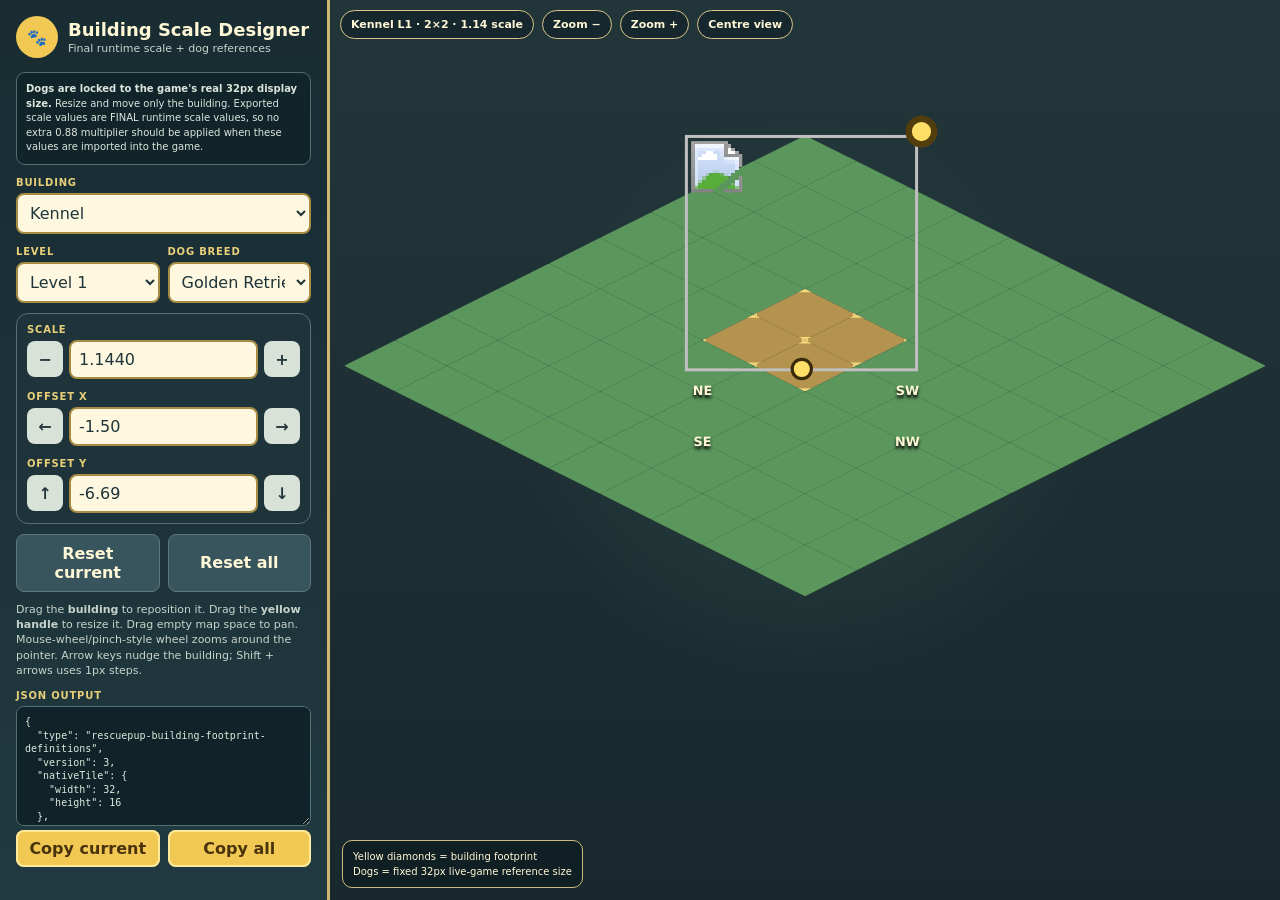
==== building-scale-designer.html @ 93f34b6c "Add building scale designer with live dog references" ====
<!doctype html>
<html lang="en">
<head>
<meta charset="utf-8">
<meta name="viewport" content="width=device-width,initial-scale=1,viewport-fit=cover">
<title>RescuePup Building Scale Designer</title>
<style>
:root{--ink:#263c46;--dark:#17282e;--mid:#274149;--cream:#fff8d7;--gold:#f2c854;--line:#d8c68b;--green:#77b56c}
*{box-sizing:border-box}html,body{margin:0;height:100%;font-family:Inter,system-ui,-apple-system,sans-serif;background:#edf3e8;color:#24353a}
body{overflow:hidden}
.app{display:grid;grid-template-columns:330px 1fr;height:100vh}
.sidebar{background:linear-gradient(#182c32,#213940);color:var(--cream);padding:16px;overflow:auto;border-right:3px solid #cfb76d}
.brand{display:flex;align-items:center;gap:10px;margin-bottom:14px}.paw{width:42px;height:42px;border-radius:50%;display:grid;place-items:center;background:var(--gold);color:#49320c;font-weight:1000}
.brand h1{font-size:18px;margin:0}.brand p{margin:2px 0 0;font-size:11px;color:#c8d5cd}
label{display:block;font-size:10px;font-weight:900;letter-spacing:.08em;text-transform:uppercase;color:#e8cf79;margin:12px 0 5px}
select,input,button,textarea{font:inherit}
select,input[type=number]{width:100%;background:#fdf8df;color:#1e3439;border:2px solid #a88c43;border-radius:8px;padding:8px}
.row{display:grid;grid-template-columns:1fr 1fr;gap:8px}.triple{display:grid;grid-template-columns:1fr 1fr 1fr;gap:6px}
.control-card{border:1px solid #557078;background:#1e343a;border-radius:12px;padding:10px;margin-top:10px}
.bigval{display:grid;grid-template-columns:36px 1fr 36px;gap:6px;align-items:center}.bigval button{height:36px}
button{border:0;border-radius:8px;padding:9px 10px;font-weight:900;cursor:pointer;background:#d9e2d8;color:#24373b}
button.primary{background:var(--gold);color:#4a330c;box-shadow:inset 0 0 0 2px #ffe99a}
button.secondary{background:#38545c;color:#fff8d7;border:1px solid #62777d}
button.danger{background:#9c4534;color:#fff5dc}
.help{font-size:11px;line-height:1.4;color:#c7d4cc;margin:10px 0}
.notice{background:#11242a;border:1px solid #526d72;border-radius:9px;padding:9px;font-size:10px;line-height:1.45;color:#dce6de}
.stage-shell{position:relative;min-width:0;overflow:hidden;background:#24343a}
.toolbar{position:absolute;z-index:50;top:10px;left:10px;right:10px;display:flex;gap:8px;align-items:center;pointer-events:none}
.toolbar>*{pointer-events:auto}.chip{background:#16272d;color:#fff8d7;border:1px solid #d8c68b;border-radius:999px;padding:7px 10px;font-size:11px;font-weight:800}
.stage{position:absolute;inset:0;overflow:hidden;touch-action:none;cursor:grab;background:radial-gradient(circle at 50% 45%,rgba(114,160,112,.16),transparent 42%),linear-gradient(#22363a,#18282d)}
.stage.panning{cursor:grabbing}
.world{position:absolute;width:700px;height:520px;left:50%;top:50%;transform-origin:350px 260px}
.tile{position:absolute;width:32px;height:16px;clip-path:polygon(50% 0,100% 50%,50% 100%,0 50%);background:#5b965d;outline:1px solid rgba(255,255,255,.15)}
.tile.foot{background:#b4934f;box-shadow:inset 0 0 0 1px #f6d87b}.tile.axis{filter:brightness(1.15)}
.anchor-dot{position:absolute;width:5px;height:5px;border-radius:50%;background:#ffdf68;transform:translate(-50%,-50%);z-index:9000;box-shadow:0 0 0 1px #3a2b08}
.building-wrap{position:absolute;z-index:5000;transform:translate(-50%,-100%);touch-action:none;cursor:move}
.building{display:block;width:100%;height:100%;image-rendering:pixelated;pointer-events:none;user-select:none;-webkit-user-drag:none}
.scale-handle{position:absolute;width:10px;height:10px;border-radius:50%;right:-6px;top:-6px;background:#ffdf68;border:2px solid #523d0d;cursor:nwse-resize;pointer-events:auto}
.dog{position:absolute;width:32px;height:32px;transform:translate(-50%,-72%);background-repeat:no-repeat;image-rendering:pixelated;z-index:8000;pointer-events:none}
.dog-label{position:absolute;transform:translate(-50%,5px);font-size:4px;font-weight:900;color:#fff8d7;text-shadow:0 1px 1px #000;white-space:nowrap;z-index:9001}
.legend{position:absolute;left:12px;bottom:12px;background:rgba(16,31,35,.9);border:1px solid #cdbb7e;border-radius:10px;padding:8px 10px;color:#fff8d7;font-size:10px;line-height:1.5}
.json-preview{height:120px;width:100%;resize:vertical;background:#102328;color:#dfeadf;border:1px solid #557078;border-radius:8px;padding:8px;font:10px/1.35 ui-monospace,SFMono-Regular,Menlo,monospace}
@media(max-width:780px){.app{grid-template-columns:1fr;grid-template-rows:340px 1fr}.sidebar{border-right:0;border-bottom:3px solid #cfb76d}.stage-shell{min-height:0}}
</style>
</head>
<body>
<div class="app">
<aside class="sidebar">
  <div class="brand"><div class="paw">🐾</div><div><h1>Building Scale Designer</h1><p>Final runtime scale + dog references</p></div></div>
  <div class="notice"><b>Dogs are locked to the game's real 32px display size.</b> Resize and move only the building. Exported scale values are FINAL runtime scale values, so no extra 0.88 multiplier should be applied when these values are imported into the game.</div>
  <label>Building</label><select id="building"></select>
  <div class="row"><div><label>Level</label><select id="level"></select></div><div><label>Dog breed</label><select id="breed"></select></div></div>
  <div class="control-card">
    <label style="margin-top:0">Scale</label>
    <div class="bigval"><button id="scaleDown">−</button><input id="scale" type="number" min=".2" max="3" step=".01"><button id="scaleUp">+</button></div>
    <label>Offset X</label><div class="bigval"><button data-nudge="-1,0">←</button><input id="offsetX" type="number" step=".25"><button data-nudge="1,0">→</button></div>
    <label>Offset Y</label><div class="bigval"><button data-nudge="0,-1">↑</button><input id="offsetY" type="number" step=".25"><button data-nudge="0,1">↓</button></div>
  </div>
  <div class="row" style="margin-top:10px"><button class="secondary" id="resetCurrent">Reset current</button><button class="secondary" id="resetAll">Reset all</button></div>
  <p class="help">Drag the <b>building</b> to reposition it. Drag the <b>yellow handle</b> to resize it. Drag empty map space to pan. Mouse-wheel/pinch-style wheel zooms around the pointer. Arrow keys nudge the building; Shift + arrows uses 1px steps.</p>
  <label>JSON output</label><textarea class="json-preview" id="json" readonly></textarea>
  <div class="row"><button class="primary" id="copyCurrent">Copy current</button><button class="primary" id="copyAll">Copy all</button></div>
</aside>

<main class="stage-shell">
  <div class="toolbar">
    <span class="chip" id="status"></span>
    <button class="chip" id="zoomOut">Zoom −</button>
    <button class="chip" id="zoomIn">Zoom +</button>
    <button class="chip" id="resetView">Centre view</button>
  </div>
  <div class="stage" id="stage">
    <div class="world" id="world"></div>
    <div class="legend">Yellow diamonds = building footprint<br>Dogs = fixed 32px live-game reference size</div>
  </div>
</main>
</div>
<script>
const BASE="https://raw.githubusercontent.com/ChipButt/RescuePup/main/";
const RAW_DEFS={"Kennel":{"footprint":{"width":2,"height":2},"levels":{"1":{"asset":"kennel_lvl1.png","scale":1.144,"offsetX":-1.5,"offsetY":-6.69},"2":{"asset":"kennel_lvl2.png","scale":1.144,"offsetX":-2.68,"offsetY":-6.62},"3":{"asset":"kennel_lvl3.png","scale":1.144,"offsetX":-1.89,"offsetY":-6.77},"4":{"asset":"kennel_lvl4.png","scale":1.144,"offsetX":-1.7,"offsetY":-5.5},"5":{"asset":"kennel_lvl5.png","scale":1.1264,"offsetX":2.48,"offsetY":-3.55},"6":{"asset":"kennel_lvl6.png","scale":1.1,"offsetX":0.71,"offsetY":0.73}}},"Stick Storage":{"footprint":{"width":3,"height":2},"levels":{"1":{"asset":"stick_storage_lvl1.png","scale":0.88,"offsetX":0.49,"offsetY":-8.24},"2":{"asset":"stick_storage_lvl2.png","scale":1.056,"offsetX":0,"offsetY":-7.17},"3":{"asset":"stick_storage_lvl3.png","scale":1.1,"offsetX":-0.39,"offsetY":-5.72},"4":{"asset":"stick_storage_lvl4.png","scale":1.188,"offsetX":-3.09,"offsetY":-4.93},"5":{"asset":"stick_storage_lvl5.png","scale":1.232,"offsetX":-1.84,"offsetY":-3.58},"6":{"asset":"stick_storage_lvl6.png","scale":1.408,"offsetX":-2.63,"offsetY":-1.18}}},"Kitchen":{"footprint":{"width":3,"height":2},"levels":{"1":{"asset":"kitchen_lvl1.png","scale":0.88,"offsetX":-0.67,"offsetY":-9.29},"2":{"asset":"kitchen_lvl2.png","scale":0.88,"offsetX":0.57,"offsetY":-9.37},"3":{"asset":"kitchen_lvl3.png","scale":0.968,"offsetX":-1.11,"offsetY":-5.43},"4":{"asset":"kitchen_lvl4.png","scale":1.32,"offsetX":-2.79,"offsetY":-3.61},"5":{"asset":"kitchen_lvl5.png","scale":1.32,"offsetX":-2.8,"offsetY":-3.72},"6":{"asset":"kitchen_lvl6.png","scale":1.364,"offsetX":-2.42,"offsetY":-3.63}}},"Crop Farm":{"footprint":{"width":3,"height":2},"levels":{"1":{"asset":"crop_farm_lvl1.png","scale":0.88,"offsetX":-1.04,"offsetY":-7.72},"2":{"asset":"crop_farm_lvl2.png","scale":0.968,"offsetX":-2.72,"offsetY":-10.08},"3":{"asset":"crop_farm_lvl3.png","scale":1.012,"offsetX":-3.95,"offsetY":-9.07},"4":{"asset":"crop_farm_lvl4.png","scale":1.232,"offsetX":-3.61,"offsetY":-6.59},"5":{"asset":"crop_farm_lvl5.png","scale":1.276,"offsetX":0.24,"offsetY":-5.71},"6":{"asset":"crop_farm_lvl6.png","scale":1.32,"offsetX":0.13,"offsetY":-4.36}}},"Protein Farm":{"footprint":{"width":2,"height":2},"levels":{"1":{"asset":"protein_farm_lvl1.png","scale":0.704,"offsetX":-1.28,"offsetY":-3.3},"2":{"asset":"protein_farm_lvl2.png","scale":0.792,"offsetX":0.86,"offsetY":-2.17},"3":{"asset":"protein_farm_lvl3.png","scale":0.836,"offsetX":-0.16,"offsetY":-1.03},"4":{"asset":"protein_farm_lvl4.png","scale":0.88,"offsetX":-2.06,"offsetY":0.31},"5":{"asset":"protein_farm_lvl5.png","scale":0.88,"offsetX":-3.09,"offsetY":1.02},"6":{"asset":"protein_farm_lvl6.png","scale":0.88,"offsetX":-1.1,"offsetY":1.12}}}};
const ORIGINAL=JSON.parse(JSON.stringify(RAW_DEFS));
const BREEDS={"Golden Retriever":"wolf-all-golden-retriever.png","German Shepherd":"wolf-all-german-shepherd.png","Alaskan Malamute":"wolf-all-alaskan-malamute.png","Siberian Husky":"wolf-all-siberian-husky.png","Belgian Tervuren":"wolf-all-belgian-tervuren.png","Czechoslovakian Wolfdog":"wolf-all-czechoslovakian-wolfdog.png","Greenland Dog":"wolf-all-greenland-dog.png","White Swiss Shepherd":"wolf-all-white-swiss-shepherd.png"};
const $=s=>document.querySelector(s);
const buildingSel=$("#building"),levelSel=$("#level"),breedSel=$("#breed");
const scaleInput=$("#scale"),oxInput=$("#offsetX"),oyInput=$("#offsetY"),jsonOut=$("#json"),world=$("#world"),stage=$("#stage");
let zoom=3.2, panX=0, panY=15;
let currentBuilding=Object.keys(RAW_DEFS)[0], currentLevel="1";
let drag=null, dogFrame=0;
function proj(x,y){return {x:350+(x-y)*16,y:205+(x+y)*8}}
function footprintAnchor(w,h){const o=proj(0,0);return {x:o.x+((w-h)*16)/2,y:o.y+(w+h)*8}}
function current(){return RAW_DEFS[currentBuilding].levels[currentLevel]}
function applyWorldTransform(){world.style.transform=`translate(-50%,-50%) translate(${panX}px,${panY}px) scale(${zoom})`}
function safeNum(v,f=0){const n=Number(v);return Number.isFinite(n)?n:f}
function buildSelectors(){buildingSel.innerHTML=Object.keys(RAW_DEFS).map(n=>`<option>${n}</option>`).join("");levelSel.innerHTML=[1,2,3,4,5,6].map(n=>`<option value="${n}">Level ${n}</option>`).join("");breedSel.innerHTML=Object.keys(BREEDS).map(n=>`<option>${n}</option>`).join("");breedSel.value="Golden Retriever"}
function tileMarkup(x,y,isFoot){const p=proj(x+.5,y+.5);return `<div class="tile ${isFoot?"foot":""}" style="left:${p.x-16}px;top:${p.y-8}px"></div>`}
function dogMarkup(x,y,dir,label,index){const p=proj(x+.5,y+.5);return `<div class="dog dog-${index}" data-dir="${dir}" style="left:${p.x}px;top:${p.y}px"></div><div class="dog-label" style="left:${p.x}px;top:${p.y+16}px">${label}</div>`}
function render(){const def=RAW_DEFS[currentBuilding],lv=current(),w=def.footprint.width,h=def.footprint.height;let html="";for(let y=-3;y<h+4;y++)for(let x=-3;x<w+4;x++)html+=tileMarkup(x,y,x>=0&&y>=0&&x<w&&y<h);html+=dogMarkup(-1,Math.max(0,h-1),3,"NE",0);html+=dogMarkup(Math.max(0,w-1),-1,0,"SW",1);html+=dogMarkup(w,0,2,"NW",2);html+=dogMarkup(0,h,1,"SE",3);const a=footprintAnchor(w,h),size=64*lv.scale;html+=`<div class="anchor-dot" style="left:${a.x+lv.offsetX}px;top:${a.y+lv.offsetY}px"></div>`;html+=`<div class="building-wrap" id="buildingWrap" style="left:${a.x+lv.offsetX}px;top:${a.y+lv.offsetY}px;width:${size}px;height:${size}px"><img class="building" src="${BASE}${lv.asset}" alt=""><span class="scale-handle" id="scaleHandle"></span></div>`;world.innerHTML=html;bindBuildingDrag();updateDogs();updateInputs();updateJSON();$("#status").textContent=`${currentBuilding} L${currentLevel} · ${w}×${h} · ${lv.scale.toFixed(2)} scale`;applyWorldTransform()}
function updateInputs(){const lv=current();scaleInput.value=lv.scale.toFixed(4);oxInput.value=lv.offsetX.toFixed(2);oyInput.value=lv.offsetY.toFixed(2)}
function exportPayload(onlyCurrent=false){const out={type:"rescuepup-building-footprint-definitions",version:3,nativeTile:{width:32,height:16},scaleMode:"final-runtime-scale-no-global-multiplier",definitions:{}};const names=onlyCurrent?[currentBuilding]:Object.keys(RAW_DEFS);for(const name of names){const b=RAW_DEFS[name],levels=onlyCurrent?[currentLevel]:Object.keys(b.levels);for(const L of levels){const v=b.levels[L];out.definitions[`${name}::L${L}`]={type:name,level:Number(L),asset:v.asset,footprint:{...b.footprint},anchor:"footprint-bottom-centre",scale:+v.scale.toFixed(4),offsetX:+v.offsetX.toFixed(2),offsetY:+v.offsetY.toFixed(2)}}}return out}
function updateJSON(){jsonOut.value=JSON.stringify(exportPayload(true),null,2)}
function updateDogs(){const asset=BREEDS[breedSel.value]||Object.values(BREEDS)[0];document.querySelectorAll(".dog").forEach(el=>{const dir=Number(el.dataset.dir)||0,frame=11+(dogFrame%4);el.style.backgroundImage=`url("${BASE}${asset}")`;el.style.backgroundSize="480px 512px";el.style.backgroundPosition=`${-frame*32}px ${-(12+dir)*32}px`})}
setInterval(()=>{dogFrame=(dogFrame+1)%4;updateDogs()},320);
function setCurrentFromInputs(){const lv=current();lv.scale=Math.max(.2,Math.min(3,safeNum(scaleInput.value,lv.scale)));lv.offsetX=safeNum(oxInput.value,lv.offsetX);lv.offsetY=safeNum(oyInput.value,lv.offsetY);render()}
[scaleInput,oxInput,oyInput].forEach(el=>el.addEventListener("change",setCurrentFromInputs));buildingSel.addEventListener("change",()=>{currentBuilding=buildingSel.value;render()});levelSel.addEventListener("change",()=>{currentLevel=levelSel.value;render()});breedSel.addEventListener("change",updateDogs);$("#scaleDown").onclick=()=>{current().scale=Math.max(.2,current().scale-.02);render()};$("#scaleUp").onclick=()=>{current().scale=Math.min(3,current().scale+.02);render()};document.querySelectorAll("[data-nudge]").forEach(btn=>btn.onclick=()=>{const [x,y]=btn.dataset.nudge.split(",").map(Number);current().offsetX+=x*.25;current().offsetY+=y*.25;render()});$("#resetCurrent").onclick=()=>{RAW_DEFS[currentBuilding].levels[currentLevel]=JSON.parse(JSON.stringify(ORIGINAL[currentBuilding].levels[currentLevel]));render()};$("#resetAll").onclick=()=>{for(const k of Object.keys(ORIGINAL))RAW_DEFS[k]=JSON.parse(JSON.stringify(ORIGINAL[k]));render()};$("#zoomIn").onclick=()=>{zoom=Math.min(7,zoom+.35);applyWorldTransform()};$("#zoomOut").onclick=()=>{zoom=Math.max(.8,zoom-.35);applyWorldTransform()};$("#resetView").onclick=()=>{zoom=3.2;panX=0;panY=15;applyWorldTransform()};
async function copy(obj){const text=JSON.stringify(obj,null,2);try{await navigator.clipboard.writeText(text)}catch{jsonOut.value=text;jsonOut.select();document.execCommand("copy")}}$("#copyCurrent").onclick=()=>copy(exportPayload(true));$("#copyAll").onclick=()=>copy(exportPayload(false));
function bindBuildingDrag(){const wrap=$("#buildingWrap"),handle=$("#scaleHandle");if(!wrap)return;wrap.addEventListener("pointerdown",e=>{if(e.target===handle)return;e.preventDefault();e.stopPropagation();wrap.setPointerCapture(e.pointerId);drag={type:"building",x:e.clientX,y:e.clientY,ox:current().offsetX,oy:current().offsetY}});handle.addEventListener("pointerdown",e=>{e.preventDefault();e.stopPropagation();handle.setPointerCapture(e.pointerId);const r=wrap.getBoundingClientRect(),ax=r.left+r.width/2,ay=r.bottom;drag={type:"scale",ax,ay,startDist:Math.max(1,Math.hypot(e.clientX-ax,e.clientY-ay)),startScale:current().scale}})}
window.addEventListener("pointermove",e=>{if(!drag)return;if(drag.type==="building"){current().offsetX=drag.ox+(e.clientX-drag.x)/zoom;current().offsetY=drag.oy+(e.clientY-drag.y)/zoom;updateInputs();updateJSON();const def=RAW_DEFS[currentBuilding],a=footprintAnchor(def.footprint.width,def.footprint.height),lv=current(),wrap=$("#buildingWrap");wrap.style.left=(a.x+lv.offsetX)+"px";wrap.style.top=(a.y+lv.offsetY)+"px";const dot=$(".anchor-dot");dot.style.left=(a.x+lv.offsetX)+"px";dot.style.top=(a.y+lv.offsetY)+"px"}else if(drag.type==="scale"){const dist=Math.max(1,Math.hypot(e.clientX-drag.ax,e.clientY-drag.ay));current().scale=Math.max(.2,Math.min(3,drag.startScale*(dist/drag.startDist)));updateInputs();updateJSON();const wrap=$("#buildingWrap"),size=64*current().scale;wrap.style.width=size+"px";wrap.style.height=size+"px"}else if(drag.type==="pan"){panX=drag.px+(e.clientX-drag.x);panY=drag.py+(e.clientY-drag.y);applyWorldTransform()}});window.addEventListener("pointerup",()=>{drag=null;stage.classList.remove("panning")});stage.addEventListener("pointerdown",e=>{if(e.target.closest(".building-wrap"))return;drag={type:"pan",x:e.clientX,y:e.clientY,px:panX,py:panY};stage.classList.add("panning");stage.setPointerCapture(e.pointerId)});stage.addEventListener("wheel",e=>{e.preventDefault();const old=zoom;zoom=Math.max(.8,Math.min(7,zoom*(e.deltaY<0?1.08:.92)));const rect=stage.getBoundingClientRect(),mx=e.clientX-rect.left-rect.width/2,my=e.clientY-rect.top-rect.height/2;if(old!==zoom){panX=mx-(mx-panX)*(zoom/old);panY=my-(my-panY)*(zoom/old)}applyWorldTransform()},{passive:false});window.addEventListener("keydown",e=>{if(["INPUT","SELECT","TEXTAREA"].includes(document.activeElement?.tagName))return;if(["ArrowLeft","ArrowRight","ArrowUp","ArrowDown"].includes(e.key)){e.preventDefault();const step=e.shiftKey?1:.25,lv=current();if(e.key==="ArrowLeft")lv.offsetX-=step;if(e.key==="ArrowRight")lv.offsetX+=step;if(e.key==="ArrowUp")lv.offsetY-=step;if(e.key==="ArrowDown")lv.offsetY+=step;render()}});
buildSelectors();render();
</script>
</body>
</html>
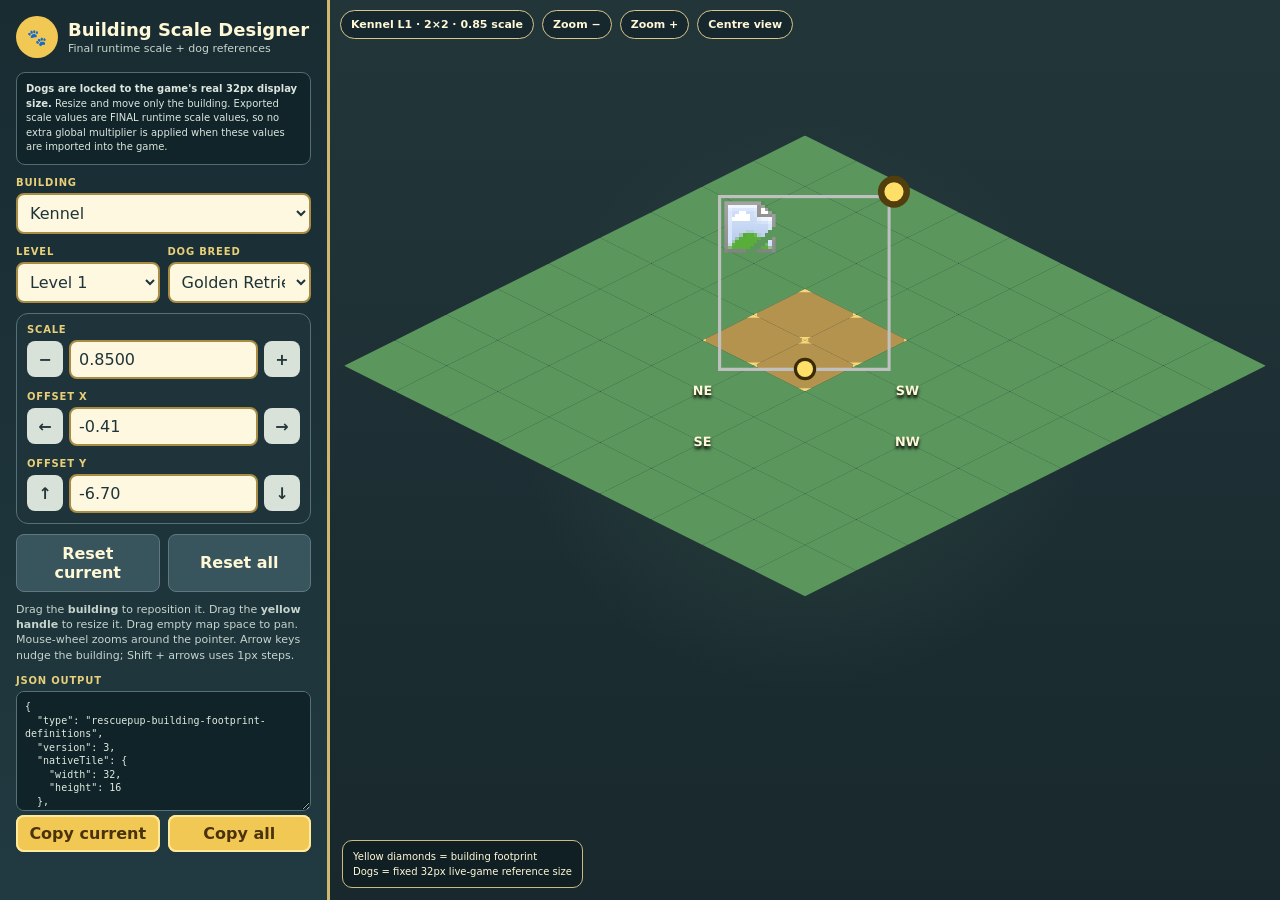
==== commit 436ec5c0: "Update building scale designer to final runtime values" ====
--- a/building-scale-designer.html
+++ b/building-scale-designer.html
@@ -28,18 +28,12 @@
 .toolbar{position:absolute;z-index:50;top:10px;left:10px;right:10px;display:flex;gap:8px;align-items:center;pointer-events:none}
 .toolbar>*{pointer-events:auto}.chip{background:#16272d;color:#fff8d7;border:1px solid #d8c68b;border-radius:999px;padding:7px 10px;font-size:11px;font-weight:800}
 .stage{position:absolute;inset:0;overflow:hidden;touch-action:none;cursor:grab;background:radial-gradient(circle at 50% 45%,rgba(114,160,112,.16),transparent 42%),linear-gradient(#22363a,#18282d)}
-.stage.panning{cursor:grabbing}
-.world{position:absolute;width:700px;height:520px;left:50%;top:50%;transform-origin:350px 260px}
+.stage.panning{cursor:grabbing}.world{position:absolute;width:700px;height:520px;left:50%;top:50%;transform-origin:350px 260px}
 .tile{position:absolute;width:32px;height:16px;clip-path:polygon(50% 0,100% 50%,50% 100%,0 50%);background:#5b965d;outline:1px solid rgba(255,255,255,.15)}
-.tile.foot{background:#b4934f;box-shadow:inset 0 0 0 1px #f6d87b}.tile.axis{filter:brightness(1.15)}
-.anchor-dot{position:absolute;width:5px;height:5px;border-radius:50%;background:#ffdf68;transform:translate(-50%,-50%);z-index:9000;box-shadow:0 0 0 1px #3a2b08}
-.building-wrap{position:absolute;z-index:5000;transform:translate(-50%,-100%);touch-action:none;cursor:move}
-.building{display:block;width:100%;height:100%;image-rendering:pixelated;pointer-events:none;user-select:none;-webkit-user-drag:none}
-.scale-handle{position:absolute;width:10px;height:10px;border-radius:50%;right:-6px;top:-6px;background:#ffdf68;border:2px solid #523d0d;cursor:nwse-resize;pointer-events:auto}
-.dog{position:absolute;width:32px;height:32px;transform:translate(-50%,-72%);background-repeat:no-repeat;image-rendering:pixelated;z-index:8000;pointer-events:none}
-.dog-label{position:absolute;transform:translate(-50%,5px);font-size:4px;font-weight:900;color:#fff8d7;text-shadow:0 1px 1px #000;white-space:nowrap;z-index:9001}
-.legend{position:absolute;left:12px;bottom:12px;background:rgba(16,31,35,.9);border:1px solid #cdbb7e;border-radius:10px;padding:8px 10px;color:#fff8d7;font-size:10px;line-height:1.5}
-.json-preview{height:120px;width:100%;resize:vertical;background:#102328;color:#dfeadf;border:1px solid #557078;border-radius:8px;padding:8px;font:10px/1.35 ui-monospace,SFMono-Regular,Menlo,monospace}
+.tile.foot{background:#b4934f;box-shadow:inset 0 0 0 1px #f6d87b}.anchor-dot{position:absolute;width:5px;height:5px;border-radius:50%;background:#ffdf68;transform:translate(-50%,-50%);z-index:9000;box-shadow:0 0 0 1px #3a2b08}
+.building-wrap{position:absolute;z-index:5000;transform:translate(-50%,-100%);touch-action:none;cursor:move}.building{display:block;width:100%;height:100%;image-rendering:pixelated;pointer-events:none;user-select:none;-webkit-user-drag:none}.scale-handle{position:absolute;width:10px;height:10px;border-radius:50%;right:-6px;top:-6px;background:#ffdf68;border:2px solid #523d0d;cursor:nwse-resize;pointer-events:auto}
+.dog{position:absolute;width:32px;height:32px;transform:translate(-50%,-72%);background-repeat:no-repeat;image-rendering:pixelated;z-index:8000;pointer-events:none}.dog-label{position:absolute;transform:translate(-50%,5px);font-size:4px;font-weight:900;color:#fff8d7;text-shadow:0 1px 1px #000;white-space:nowrap;z-index:9001}
+.legend{position:absolute;left:12px;bottom:12px;background:rgba(16,31,35,.9);border:1px solid #cdbb7e;border-radius:10px;padding:8px 10px;color:#fff8d7;font-size:10px;line-height:1.5}.json-preview{height:120px;width:100%;resize:vertical;background:#102328;color:#dfeadf;border:1px solid #557078;border-radius:8px;padding:8px;font:10px/1.35 ui-monospace,SFMono-Regular,Menlo,monospace}
 @media(max-width:780px){.app{grid-template-columns:1fr;grid-template-rows:340px 1fr}.sidebar{border-right:0;border-bottom:3px solid #cfb76d}.stage-shell{min-height:0}}
 </style>
 </head>
@@ -47,65 +41,35 @@
 <div class="app">
 <aside class="sidebar">
   <div class="brand"><div class="paw">🐾</div><div><h1>Building Scale Designer</h1><p>Final runtime scale + dog references</p></div></div>
-  <div class="notice"><b>Dogs are locked to the game's real 32px display size.</b> Resize and move only the building. Exported scale values are FINAL runtime scale values, so no extra 0.88 multiplier should be applied when these values are imported into the game.</div>
+  <div class="notice"><b>Dogs are locked to the game's real 32px display size.</b> Resize and move only the building. Exported scale values are FINAL runtime scale values, so no extra global multiplier is applied when these values are imported into the game.</div>
   <label>Building</label><select id="building"></select>
   <div class="row"><div><label>Level</label><select id="level"></select></div><div><label>Dog breed</label><select id="breed"></select></div></div>
   <div class="control-card">
-    <label style="margin-top:0">Scale</label>
-    <div class="bigval"><button id="scaleDown">−</button><input id="scale" type="number" min=".2" max="3" step=".01"><button id="scaleUp">+</button></div>
+    <label style="margin-top:0">Scale</label><div class="bigval"><button id="scaleDown">−</button><input id="scale" type="number" min=".2" max="3" step=".01"><button id="scaleUp">+</button></div>
     <label>Offset X</label><div class="bigval"><button data-nudge="-1,0">←</button><input id="offsetX" type="number" step=".25"><button data-nudge="1,0">→</button></div>
     <label>Offset Y</label><div class="bigval"><button data-nudge="0,-1">↑</button><input id="offsetY" type="number" step=".25"><button data-nudge="0,1">↓</button></div>
   </div>
   <div class="row" style="margin-top:10px"><button class="secondary" id="resetCurrent">Reset current</button><button class="secondary" id="resetAll">Reset all</button></div>
-  <p class="help">Drag the <b>building</b> to reposition it. Drag the <b>yellow handle</b> to resize it. Drag empty map space to pan. Mouse-wheel/pinch-style wheel zooms around the pointer. Arrow keys nudge the building; Shift + arrows uses 1px steps.</p>
+  <p class="help">Drag the <b>building</b> to reposition it. Drag the <b>yellow handle</b> to resize it. Drag empty map space to pan. Mouse-wheel zooms around the pointer. Arrow keys nudge the building; Shift + arrows uses 1px steps.</p>
   <label>JSON output</label><textarea class="json-preview" id="json" readonly></textarea>
   <div class="row"><button class="primary" id="copyCurrent">Copy current</button><button class="primary" id="copyAll">Copy all</button></div>
 </aside>
-
-<main class="stage-shell">
-  <div class="toolbar">
-    <span class="chip" id="status"></span>
-    <button class="chip" id="zoomOut">Zoom −</button>
-    <button class="chip" id="zoomIn">Zoom +</button>
-    <button class="chip" id="resetView">Centre view</button>
-  </div>
-  <div class="stage" id="stage">
-    <div class="world" id="world"></div>
-    <div class="legend">Yellow diamonds = building footprint<br>Dogs = fixed 32px live-game reference size</div>
-  </div>
-</main>
+<main class="stage-shell"><div class="toolbar"><span class="chip" id="status"></span><button class="chip" id="zoomOut">Zoom −</button><button class="chip" id="zoomIn">Zoom +</button><button class="chip" id="resetView">Centre view</button></div><div class="stage" id="stage"><div class="world" id="world"></div><div class="legend">Yellow diamonds = building footprint<br>Dogs = fixed 32px live-game reference size</div></div></main>
 </div>
 <script>
 const BASE="https://raw.githubusercontent.com/ChipButt/RescuePup/main/";
-const RAW_DEFS={"Kennel":{"footprint":{"width":2,"height":2},"levels":{"1":{"asset":"kennel_lvl1.png","scale":1.144,"offsetX":-1.5,"offsetY":-6.69},"2":{"asset":"kennel_lvl2.png","scale":1.144,"offsetX":-2.68,"offsetY":-6.62},"3":{"asset":"kennel_lvl3.png","scale":1.144,"offsetX":-1.89,"offsetY":-6.77},"4":{"asset":"kennel_lvl4.png","scale":1.144,"offsetX":-1.7,"offsetY":-5.5},"5":{"asset":"kennel_lvl5.png","scale":1.1264,"offsetX":2.48,"offsetY":-3.55},"6":{"asset":"kennel_lvl6.png","scale":1.1,"offsetX":0.71,"offsetY":0.73}}},"Stick Storage":{"footprint":{"width":3,"height":2},"levels":{"1":{"asset":"stick_storage_lvl1.png","scale":0.88,"offsetX":0.49,"offsetY":-8.24},"2":{"asset":"stick_storage_lvl2.png","scale":1.056,"offsetX":0,"offsetY":-7.17},"3":{"asset":"stick_storage_lvl3.png","scale":1.1,"offsetX":-0.39,"offsetY":-5.72},"4":{"asset":"stick_storage_lvl4.png","scale":1.188,"offsetX":-3.09,"offsetY":-4.93},"5":{"asset":"stick_storage_lvl5.png","scale":1.232,"offsetX":-1.84,"offsetY":-3.58},"6":{"asset":"stick_storage_lvl6.png","scale":1.408,"offsetX":-2.63,"offsetY":-1.18}}},"Kitchen":{"footprint":{"width":3,"height":2},"levels":{"1":{"asset":"kitchen_lvl1.png","scale":0.88,"offsetX":-0.67,"offsetY":-9.29},"2":{"asset":"kitchen_lvl2.png","scale":0.88,"offsetX":0.57,"offsetY":-9.37},"3":{"asset":"kitchen_lvl3.png","scale":0.968,"offsetX":-1.11,"offsetY":-5.43},"4":{"asset":"kitchen_lvl4.png","scale":1.32,"offsetX":-2.79,"offsetY":-3.61},"5":{"asset":"kitchen_lvl5.png","scale":1.32,"offsetX":-2.8,"offsetY":-3.72},"6":{"asset":"kitchen_lvl6.png","scale":1.364,"offsetX":-2.42,"offsetY":-3.63}}},"Crop Farm":{"footprint":{"width":3,"height":2},"levels":{"1":{"asset":"crop_farm_lvl1.png","scale":0.88,"offsetX":-1.04,"offsetY":-7.72},"2":{"asset":"crop_farm_lvl2.png","scale":0.968,"offsetX":-2.72,"offsetY":-10.08},"3":{"asset":"crop_farm_lvl3.png","scale":1.012,"offsetX":-3.95,"offsetY":-9.07},"4":{"asset":"crop_farm_lvl4.png","scale":1.232,"offsetX":-3.61,"offsetY":-6.59},"5":{"asset":"crop_farm_lvl5.png","scale":1.276,"offsetX":0.24,"offsetY":-5.71},"6":{"asset":"crop_farm_lvl6.png","scale":1.32,"offsetX":0.13,"offsetY":-4.36}}},"Protein Farm":{"footprint":{"width":2,"height":2},"levels":{"1":{"asset":"protein_farm_lvl1.png","scale":0.704,"offsetX":-1.28,"offsetY":-3.3},"2":{"asset":"protein_farm_lvl2.png","scale":0.792,"offsetX":0.86,"offsetY":-2.17},"3":{"asset":"protein_farm_lvl3.png","scale":0.836,"offsetX":-0.16,"offsetY":-1.03},"4":{"asset":"protein_farm_lvl4.png","scale":0.88,"offsetX":-2.06,"offsetY":0.31},"5":{"asset":"protein_farm_lvl5.png","scale":0.88,"offsetX":-3.09,"offsetY":1.02},"6":{"asset":"protein_farm_lvl6.png","scale":0.88,"offsetX":-1.1,"offsetY":1.12}}}};
+const RAW_DEFS={"Kennel":{"footprint":{"width":2,"height":2},"levels":{"1":{"asset":"kennel_lvl1.png","scale":0.85,"offsetX":-0.41,"offsetY":-6.7},"2":{"asset":"kennel_lvl2.png","scale":0.85,"offsetX":-0.4,"offsetY":-6.7},"3":{"asset":"kennel_lvl3.png","scale":0.85,"offsetX":-0.4,"offsetY":-6.7},"4":{"asset":"kennel_lvl4.png","scale":0.85,"offsetX":-0.4,"offsetY":-6.7},"5":{"asset":"kennel_lvl5.png","scale":0.85,"offsetX":-0.4,"offsetY":-6.7},"6":{"asset":"kennel_lvl6.png","scale":0.85,"offsetX":-0.4,"offsetY":-6.7}}},"Stick Storage":{"footprint":{"width":3,"height":2},"levels":{"1":{"asset":"stick_storage_lvl1.png","scale":0.85,"offsetX":0.25,"offsetY":-9.5},"2":{"asset":"stick_storage_lvl2.png","scale":0.85,"offsetX":0.25,"offsetY":-9.5},"3":{"asset":"stick_storage_lvl3.png","scale":0.85,"offsetX":0.25,"offsetY":-9.5},"4":{"asset":"stick_storage_lvl4.png","scale":0.85,"offsetX":-1.25,"offsetY":-9.44},"5":{"asset":"stick_storage_lvl5.png","scale":0.9,"offsetX":0.25,"offsetY":-9.5},"6":{"asset":"stick_storage_lvl6.png","scale":0.95,"offsetX":-2.25,"offsetY":-9.5}}},"Kitchen":{"footprint":{"width":3,"height":2},"levels":{"1":{"asset":"kitchen_lvl1.png","scale":0.65,"offsetX":-1.77,"offsetY":-12.02},"2":{"asset":"kitchen_lvl2.png","scale":0.6,"offsetX":-0.58,"offsetY":-13.19},"3":{"asset":"kitchen_lvl3.png","scale":0.52,"offsetX":-1.5,"offsetY":-12.78},"4":{"asset":"kitchen_lvl4.png","scale":0.7,"offsetX":-1.02,"offsetY":-10.63},"5":{"asset":"kitchen_lvl5.png","scale":0.64,"offsetX":-1.45,"offsetY":-10.58},"6":{"asset":"kitchen_lvl6.png","scale":0.7,"offsetX":-0.98,"offsetY":-11.44}}},"Crop Farm":{"footprint":{"width":3,"height":2},"levels":{"1":{"asset":"crop_farm_lvl1.png","scale":0.88,"offsetX":-1.04,"offsetY":-7.72},"2":{"asset":"crop_farm_lvl2.png","scale":0.968,"offsetX":-2.72,"offsetY":-10.08},"3":{"asset":"crop_farm_lvl3.png","scale":1.012,"offsetX":-3.95,"offsetY":-9.07},"4":{"asset":"crop_farm_lvl4.png","scale":1.232,"offsetX":-3.61,"offsetY":-6.59},"5":{"asset":"crop_farm_lvl5.png","scale":1.276,"offsetX":0.24,"offsetY":-5.71},"6":{"asset":"crop_farm_lvl6.png","scale":1.32,"offsetX":0.13,"offsetY":-4.36}}},"Protein Farm":{"footprint":{"width":2,"height":2},"levels":{"1":{"asset":"protein_farm_lvl1.png","scale":0.704,"offsetX":-1.28,"offsetY":-3.3},"2":{"asset":"protein_farm_lvl2.png","scale":0.792,"offsetX":0.86,"offsetY":-2.17},"3":{"asset":"protein_farm_lvl3.png","scale":0.836,"offsetX":-0.16,"offsetY":-1.03},"4":{"asset":"protein_farm_lvl4.png","scale":0.88,"offsetX":-2.06,"offsetY":0.31},"5":{"asset":"protein_farm_lvl5.png","scale":0.88,"offsetX":-3.09,"offsetY":1.02},"6":{"asset":"protein_farm_lvl6.png","scale":0.88,"offsetX":-1.1,"offsetY":1.12}}}};
 const ORIGINAL=JSON.parse(JSON.stringify(RAW_DEFS));
 const BREEDS={"Golden Retriever":"wolf-all-golden-retriever.png","German Shepherd":"wolf-all-german-shepherd.png","Alaskan Malamute":"wolf-all-alaskan-malamute.png","Siberian Husky":"wolf-all-siberian-husky.png","Belgian Tervuren":"wolf-all-belgian-tervuren.png","Czechoslovakian Wolfdog":"wolf-all-czechoslovakian-wolfdog.png","Greenland Dog":"wolf-all-greenland-dog.png","White Swiss Shepherd":"wolf-all-white-swiss-shepherd.png"};
-const $=s=>document.querySelector(s);
-const buildingSel=$("#building"),levelSel=$("#level"),breedSel=$("#breed");
-const scaleInput=$("#scale"),oxInput=$("#offsetX"),oyInput=$("#offsetY"),jsonOut=$("#json"),world=$("#world"),stage=$("#stage");
-let zoom=3.2, panX=0, panY=15;
-let currentBuilding=Object.keys(RAW_DEFS)[0], currentLevel="1";
-let drag=null, dogFrame=0;
-function proj(x,y){return {x:350+(x-y)*16,y:205+(x+y)*8}}
-function footprintAnchor(w,h){const o=proj(0,0);return {x:o.x+((w-h)*16)/2,y:o.y+(w+h)*8}}
-function current(){return RAW_DEFS[currentBuilding].levels[currentLevel]}
-function applyWorldTransform(){world.style.transform=`translate(-50%,-50%) translate(${panX}px,${panY}px) scale(${zoom})`}
-function safeNum(v,f=0){const n=Number(v);return Number.isFinite(n)?n:f}
+const $=s=>document.querySelector(s);const buildingSel=$("#building"),levelSel=$("#level"),breedSel=$("#breed"),scaleInput=$("#scale"),oxInput=$("#offsetX"),oyInput=$("#offsetY"),jsonOut=$("#json"),world=$("#world"),stage=$("#stage");let zoom=3.2,panX=0,panY=15,currentBuilding=Object.keys(RAW_DEFS)[0],currentLevel="1",drag=null,dogFrame=0;
+function proj(x,y){return{x:350+(x-y)*16,y:205+(x+y)*8}}function footprintAnchor(w,h){const o=proj(0,0);return{x:o.x+((w-h)*16)/2,y:o.y+(w+h)*8}}function current(){return RAW_DEFS[currentBuilding].levels[currentLevel]}function applyWorldTransform(){world.style.transform=`translate(-50%,-50%) translate(${panX}px,${panY}px) scale(${zoom})`}
 function buildSelectors(){buildingSel.innerHTML=Object.keys(RAW_DEFS).map(n=>`<option>${n}</option>`).join("");levelSel.innerHTML=[1,2,3,4,5,6].map(n=>`<option value="${n}">Level ${n}</option>`).join("");breedSel.innerHTML=Object.keys(BREEDS).map(n=>`<option>${n}</option>`).join("");breedSel.value="Golden Retriever"}
-function tileMarkup(x,y,isFoot){const p=proj(x+.5,y+.5);return `<div class="tile ${isFoot?"foot":""}" style="left:${p.x-16}px;top:${p.y-8}px"></div>`}
-function dogMarkup(x,y,dir,label,index){const p=proj(x+.5,y+.5);return `<div class="dog dog-${index}" data-dir="${dir}" style="left:${p.x}px;top:${p.y}px"></div><div class="dog-label" style="left:${p.x}px;top:${p.y+16}px">${label}</div>`}
-function render(){const def=RAW_DEFS[currentBuilding],lv=current(),w=def.footprint.width,h=def.footprint.height;let html="";for(let y=-3;y<h+4;y++)for(let x=-3;x<w+4;x++)html+=tileMarkup(x,y,x>=0&&y>=0&&x<w&&y<h);html+=dogMarkup(-1,Math.max(0,h-1),3,"NE",0);html+=dogMarkup(Math.max(0,w-1),-1,0,"SW",1);html+=dogMarkup(w,0,2,"NW",2);html+=dogMarkup(0,h,1,"SE",3);const a=footprintAnchor(w,h),size=64*lv.scale;html+=`<div class="anchor-dot" style="left:${a.x+lv.offsetX}px;top:${a.y+lv.offsetY}px"></div>`;html+=`<div class="building-wrap" id="buildingWrap" style="left:${a.x+lv.offsetX}px;top:${a.y+lv.offsetY}px;width:${size}px;height:${size}px"><img class="building" src="${BASE}${lv.asset}" alt=""><span class="scale-handle" id="scaleHandle"></span></div>`;world.innerHTML=html;bindBuildingDrag();updateDogs();updateInputs();updateJSON();$("#status").textContent=`${currentBuilding} L${currentLevel} · ${w}×${h} · ${lv.scale.toFixed(2)} scale`;applyWorldTransform()}
-function updateInputs(){const lv=current();scaleInput.value=lv.scale.toFixed(4);oxInput.value=lv.offsetX.toFixed(2);oyInput.value=lv.offsetY.toFixed(2)}
-function exportPayload(onlyCurrent=false){const out={type:"rescuepup-building-footprint-definitions",version:3,nativeTile:{width:32,height:16},scaleMode:"final-runtime-scale-no-global-multiplier",definitions:{}};const names=onlyCurrent?[currentBuilding]:Object.keys(RAW_DEFS);for(const name of names){const b=RAW_DEFS[name],levels=onlyCurrent?[currentLevel]:Object.keys(b.levels);for(const L of levels){const v=b.levels[L];out.definitions[`${name}::L${L}`]={type:name,level:Number(L),asset:v.asset,footprint:{...b.footprint},anchor:"footprint-bottom-centre",scale:+v.scale.toFixed(4),offsetX:+v.offsetX.toFixed(2),offsetY:+v.offsetY.toFixed(2)}}}return out}
-function updateJSON(){jsonOut.value=JSON.stringify(exportPayload(true),null,2)}
-function updateDogs(){const asset=BREEDS[breedSel.value]||Object.values(BREEDS)[0];document.querySelectorAll(".dog").forEach(el=>{const dir=Number(el.dataset.dir)||0,frame=11+(dogFrame%4);el.style.backgroundImage=`url("${BASE}${asset}")`;el.style.backgroundSize="480px 512px";el.style.backgroundPosition=`${-frame*32}px ${-(12+dir)*32}px`})}
-setInterval(()=>{dogFrame=(dogFrame+1)%4;updateDogs()},320);
-function setCurrentFromInputs(){const lv=current();lv.scale=Math.max(.2,Math.min(3,safeNum(scaleInput.value,lv.scale)));lv.offsetX=safeNum(oxInput.value,lv.offsetX);lv.offsetY=safeNum(oyInput.value,lv.offsetY);render()}
-[scaleInput,oxInput,oyInput].forEach(el=>el.addEventListener("change",setCurrentFromInputs));buildingSel.addEventListener("change",()=>{currentBuilding=buildingSel.value;render()});levelSel.addEventListener("change",()=>{currentLevel=levelSel.value;render()});breedSel.addEventListener("change",updateDogs);$("#scaleDown").onclick=()=>{current().scale=Math.max(.2,current().scale-.02);render()};$("#scaleUp").onclick=()=>{current().scale=Math.min(3,current().scale+.02);render()};document.querySelectorAll("[data-nudge]").forEach(btn=>btn.onclick=()=>{const [x,y]=btn.dataset.nudge.split(",").map(Number);current().offsetX+=x*.25;current().offsetY+=y*.25;render()});$("#resetCurrent").onclick=()=>{RAW_DEFS[currentBuilding].levels[currentLevel]=JSON.parse(JSON.stringify(ORIGINAL[currentBuilding].levels[currentLevel]));render()};$("#resetAll").onclick=()=>{for(const k of Object.keys(ORIGINAL))RAW_DEFS[k]=JSON.parse(JSON.stringify(ORIGINAL[k]));render()};$("#zoomIn").onclick=()=>{zoom=Math.min(7,zoom+.35);applyWorldTransform()};$("#zoomOut").onclick=()=>{zoom=Math.max(.8,zoom-.35);applyWorldTransform()};$("#resetView").onclick=()=>{zoom=3.2;panX=0;panY=15;applyWorldTransform()};
-async function copy(obj){const text=JSON.stringify(obj,null,2);try{await navigator.clipboard.writeText(text)}catch{jsonOut.value=text;jsonOut.select();document.execCommand("copy")}}$("#copyCurrent").onclick=()=>copy(exportPayload(true));$("#copyAll").onclick=()=>copy(exportPayload(false));
-function bindBuildingDrag(){const wrap=$("#buildingWrap"),handle=$("#scaleHandle");if(!wrap)return;wrap.addEventListener("pointerdown",e=>{if(e.target===handle)return;e.preventDefault();e.stopPropagation();wrap.setPointerCapture(e.pointerId);drag={type:"building",x:e.clientX,y:e.clientY,ox:current().offsetX,oy:current().offsetY}});handle.addEventListener("pointerdown",e=>{e.preventDefault();e.stopPropagation();handle.setPointerCapture(e.pointerId);const r=wrap.getBoundingClientRect(),ax=r.left+r.width/2,ay=r.bottom;drag={type:"scale",ax,ay,startDist:Math.max(1,Math.hypot(e.clientX-ax,e.clientY-ay)),startScale:current().scale}})}
-window.addEventListener("pointermove",e=>{if(!drag)return;if(drag.type==="building"){current().offsetX=drag.ox+(e.clientX-drag.x)/zoom;current().offsetY=drag.oy+(e.clientY-drag.y)/zoom;updateInputs();updateJSON();const def=RAW_DEFS[currentBuilding],a=footprintAnchor(def.footprint.width,def.footprint.height),lv=current(),wrap=$("#buildingWrap");wrap.style.left=(a.x+lv.offsetX)+"px";wrap.style.top=(a.y+lv.offsetY)+"px";const dot=$(".anchor-dot");dot.style.left=(a.x+lv.offsetX)+"px";dot.style.top=(a.y+lv.offsetY)+"px"}else if(drag.type==="scale"){const dist=Math.max(1,Math.hypot(e.clientX-drag.ax,e.clientY-drag.ay));current().scale=Math.max(.2,Math.min(3,drag.startScale*(dist/drag.startDist)));updateInputs();updateJSON();const wrap=$("#buildingWrap"),size=64*current().scale;wrap.style.width=size+"px";wrap.style.height=size+"px"}else if(drag.type==="pan"){panX=drag.px+(e.clientX-drag.x);panY=drag.py+(e.clientY-drag.y);applyWorldTransform()}});window.addEventListener("pointerup",()=>{drag=null;stage.classList.remove("panning")});stage.addEventListener("pointerdown",e=>{if(e.target.closest(".building-wrap"))return;drag={type:"pan",x:e.clientX,y:e.clientY,px:panX,py:panY};stage.classList.add("panning");stage.setPointerCapture(e.pointerId)});stage.addEventListener("wheel",e=>{e.preventDefault();const old=zoom;zoom=Math.max(.8,Math.min(7,zoom*(e.deltaY<0?1.08:.92)));const rect=stage.getBoundingClientRect(),mx=e.clientX-rect.left-rect.width/2,my=e.clientY-rect.top-rect.height/2;if(old!==zoom){panX=mx-(mx-panX)*(zoom/old);panY=my-(my-panY)*(zoom/old)}applyWorldTransform()},{passive:false});window.addEventListener("keydown",e=>{if(["INPUT","SELECT","TEXTAREA"].includes(document.activeElement?.tagName))return;if(["ArrowLeft","ArrowRight","ArrowUp","ArrowDown"].includes(e.key)){e.preventDefault();const step=e.shiftKey?1:.25,lv=current();if(e.key==="ArrowLeft")lv.offsetX-=step;if(e.key==="ArrowRight")lv.offsetX+=step;if(e.key==="ArrowUp")lv.offsetY-=step;if(e.key==="ArrowDown")lv.offsetY+=step;render()}});
-buildSelectors();render();
+function tileMarkup(x,y,isFoot){const p=proj(x+.5,y+.5);return`<div class="tile ${isFoot?"foot":""}" style="left:${p.x-16}px;top:${p.y-8}px"></div>`}function dogMarkup(x,y,dir,label,index){const p=proj(x+.5,y+.5);return`<div class="dog dog-${index}" data-dir="${dir}" style="left:${p.x}px;top:${p.y}px"></div><div class="dog-label" style="left:${p.x}px;top:${p.y+16}px">${label}</div>`}
+function render(){const def=RAW_DEFS[currentBuilding],lv=current(),w=def.footprint.width,h=def.footprint.height;let html="";for(let y=-3;y<h+4;y++)for(let x=-3;x<w+4;x++)html+=tileMarkup(x,y,x>=0&&y>=0&&x<w&&y<h);html+=dogMarkup(-1,Math.max(0,h-1),3,"NE",0);html+=dogMarkup(Math.max(0,w-1),-1,0,"SW",1);html+=dogMarkup(w,0,2,"NW",2);html+=dogMarkup(0,h,1,"SE",3);const a=footprintAnchor(w,h),size=64*lv.scale;html+=`<div class="anchor-dot" style="left:${a.x+lv.offsetX}px;top:${a.y+lv.offsetY}px"></div><div class="building-wrap" id="buildingWrap" style="left:${a.x+lv.offsetX}px;top:${a.y+lv.offsetY}px;width:${size}px;height:${size}px"><img class="building" src="${BASE}${lv.asset}" alt=""><span class="scale-handle" id="scaleHandle"></span></div>`;world.innerHTML=html;bindBuildingDrag();updateDogs();updateInputs();updateJSON();$("#status").textContent=`${currentBuilding} L${currentLevel} · ${w}×${h} · ${lv.scale.toFixed(2)} scale`;applyWorldTransform()}
+function updateInputs(){const lv=current();scaleInput.value=lv.scale.toFixed(4);oxInput.value=lv.offsetX.toFixed(2);oyInput.value=lv.offsetY.toFixed(2)}function exportPayload(onlyCurrent=false){const out={type:"rescuepup-building-footprint-definitions",version:3,nativeTile:{width:32,height:16},scaleMode:"final-runtime-scale-no-global-multiplier",definitions:{}};const names=onlyCurrent?[currentBuilding]:Object.keys(RAW_DEFS);for(const name of names){const b=RAW_DEFS[name],levels=onlyCurrent?[currentLevel]:Object.keys(b.levels);for(const L of levels){const v=b.levels[L];out.definitions[`${name}::L${L}`]={type:name,level:Number(L),asset:v.asset,footprint:{...b.footprint},anchor:"footprint-bottom-centre",scale:+v.scale.toFixed(4),offsetX:+v.offsetX.toFixed(2),offsetY:+v.offsetY.toFixed(2)}}}return out}function updateJSON(){jsonOut.value=JSON.stringify(exportPayload(true),null,2)}
+function updateDogs(){const asset=BREEDS[breedSel.value]||Object.values(BREEDS)[0];document.querySelectorAll(".dog").forEach((el)=>{const dir=Number(el.dataset.dir)||0,frame=11+(dogFrame%4);el.style.backgroundImage=`url("${BASE}${asset}")`;el.style.backgroundSize="480px 512px";el.style.backgroundPosition=`${-frame*32}px ${-(12+dir)*32}px`})}setInterval(()=>{dogFrame=(dogFrame+1)%4;updateDogs()},320);
+function setCurrentFromInputs(){const lv=current();lv.scale=Math.max(.2,Math.min(3,Number(scaleInput.value)||lv.scale));lv.offsetX=Number(oxInput.value)||0;lv.offsetY=Number(oyInput.value)||0;render()}[scaleInput,oxInput,oyInput].forEach(el=>el.addEventListener("change",setCurrentFromInputs));buildingSel.addEventListener("change",()=>{currentBuilding=buildingSel.value;render()});levelSel.addEventListener("change",()=>{currentLevel=levelSel.value;render()});breedSel.addEventListener("change",updateDogs);$("#scaleDown").onclick=()=>{current().scale=Math.max(.2,current().scale-.02);render()};$("#scaleUp").onclick=()=>{current().scale=Math.min(3,current().scale+.02);render()};document.querySelectorAll("[data-nudge]").forEach(btn=>btn.onclick=()=>{const[x,y]=btn.dataset.nudge.split(",").map(Number);current().offsetX+=x*.25;current().offsetY+=y*.25;render()});$("#resetCurrent").onclick=()=>{RAW_DEFS[currentBuilding].levels[currentLevel]=JSON.parse(JSON.stringify(ORIGINAL[currentBuilding].levels[currentLevel]));render()};$("#resetAll").onclick=()=>{for(const k of Object.keys(ORIGINAL))RAW_DEFS[k]=JSON.parse(JSON.stringify(ORIGINAL[k]));render()};$("#zoomIn").onclick=()=>{zoom=Math.min(7,zoom+.35);applyWorldTransform()};$("#zoomOut").onclick=()=>{zoom=Math.max(.8,zoom-.35);applyWorldTransform()};$("#resetView").onclick=()=>{zoom=3.2;panX=0;panY=15;applyWorldTransform()};async function copy(obj){const text=JSON.stringify(obj,null,2);try{await navigator.clipboard.writeText(text)}catch{jsonOut.value=text;jsonOut.select();document.execCommand("copy")}}$("#copyCurrent").onclick=()=>copy(exportPayload(true));$("#copyAll").onclick=()=>copy(exportPayload(false));
+function bindBuildingDrag(){const wrap=$("#buildingWrap"),handle=$("#scaleHandle");if(!wrap)return;wrap.addEventListener("pointerdown",e=>{if(e.target===handle)return;e.preventDefault();e.stopPropagation();wrap.setPointerCapture(e.pointerId);drag={type:"building",x:e.clientX,y:e.clientY,ox:current().offsetX,oy:current().offsetY}});handle.addEventListener("pointerdown",e=>{e.preventDefault();e.stopPropagation();handle.setPointerCapture(e.pointerId);const r=wrap.getBoundingClientRect(),ax=r.left+r.width/2,ay=r.bottom;drag={type:"scale",ax,ay,startDist:Math.max(1,Math.hypot(e.clientX-ax,e.clientY-ay)),startScale:current().scale}})}window.addEventListener("pointermove",e=>{if(!drag)return;if(drag.type==="building"){current().offsetX=drag.ox+(e.clientX-drag.x)/zoom;current().offsetY=drag.oy+(e.clientY-drag.y)/zoom;updateInputs();updateJSON();const def=RAW_DEFS[currentBuilding],a=footprintAnchor(def.footprint.width,def.footprint.height),lv=current(),wrap=$("#buildingWrap");wrap.style.left=(a.x+lv.offsetX)+"px";wrap.style.top=(a.y+lv.offsetY)+"px";const dot=$(".anchor-dot");dot.style.left=(a.x+lv.offsetX)+"px";dot.style.top=(a.y+lv.offsetY)+"px"}else if(drag.type==="scale"){const dist=Math.max(1,Math.hypot(e.clientX-drag.ax,e.clientY-drag.ay));current().scale=Math.max(.2,Math.min(3,drag.startScale*(dist/drag.startDist)));updateInputs();updateJSON();const wrap=$("#buildingWrap"),size=64*current().scale;wrap.style.width=size+"px";wrap.style.height=size+"px"}else if(drag.type==="pan"){panX=drag.px+(e.clientX-drag.x);panY=drag.py+(e.clientY-drag.y);applyWorldTransform()}});window.addEventListener("pointerup",()=>{drag=null;stage.classList.remove("panning")});stage.addEventListener("pointerdown",e=>{if(e.target.closest(".building-wrap"))return;drag={type:"pan",x:e.clientX,y:e.clientY,px:panX,py:panY};stage.classList.add("panning");stage.setPointerCapture(e.pointerId)});stage.addEventListener("wheel",e=>{e.preventDefault();const old=zoom;zoom=Math.max(.8,Math.min(7,zoom*(e.deltaY<0?1.08:.92)));const rect=stage.getBoundingClientRect(),mx=e.clientX-rect.left-rect.width/2,my=e.clientY-rect.top-rect.height/2;if(old!==zoom){panX=mx-(mx-panX)*(zoom/old);panY=my-(my-panY)*(zoom/old)}applyWorldTransform()},{passive:false});window.addEventListener("keydown",e=>{if(["INPUT","SELECT","TEXTAREA"].includes(document.activeElement?.tagName))return;if(["ArrowLeft","ArrowRight","ArrowUp","ArrowDown"].includes(e.key)){e.preventDefault();const step=e.shiftKey?1:.25,lv=current();if(e.key==="ArrowLeft")lv.offsetX-=step;if(e.key==="ArrowRight")lv.offsetX+=step;if(e.key==="ArrowUp")lv.offsetY-=step;if(e.key==="ArrowDown")lv.offsetY+=step;render()}});buildSelectors();render();
 </script>
 </body>
 </html>
